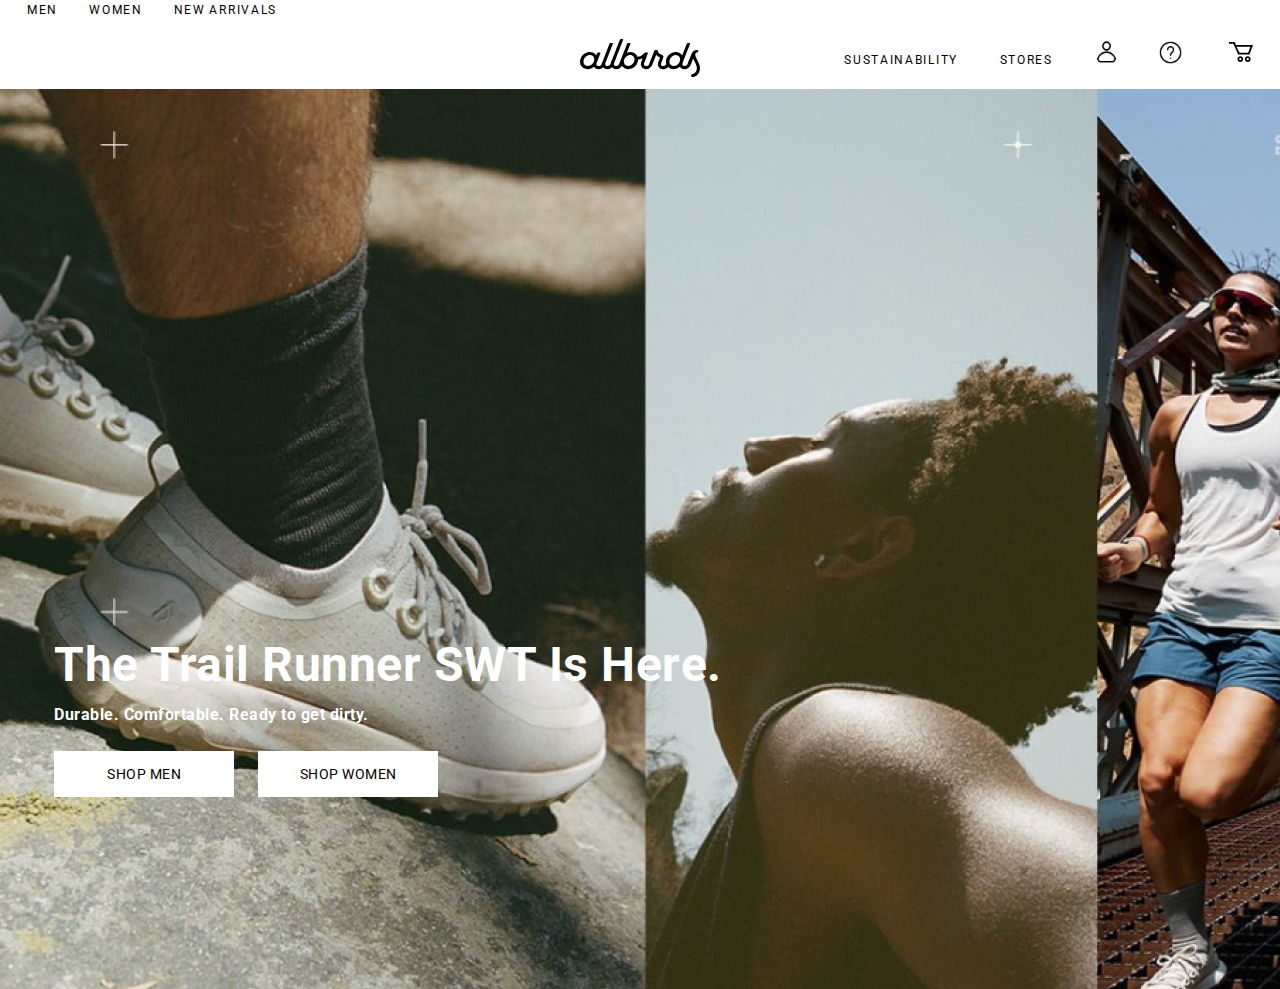
==== progect all birds/index.html @ 9d36d976 "Added new project folder - week 4" ====
<!DOCTYPE html>
<html lang="en">
  <head>
    <title>All-Birds</title>
    <link
      rel="shortcut icon"
      href="assets/images/run-icon.png"
      type="image/png"
    />
    <link rel="stylesheet" href="style.css" />
    <link
      href="https://fonts.googleapis.com/css2?family=Roboto:wght@400;700&display=swap"
      rel="stylesheet"
    />
    <link rel="stylesheet" href="normalize.css" />
  </head>

  <body>
    <header>
      <nav id="mainmenu">
        <a class="menu" href="formen.html">MEN</a>
        <a class="menu" href="forwomen.html">WOMEN</a>
        <a class="menu" href="newcollections.html">NEW&thinsp;ARRIVALS</a>

        <aside>
          <a class="menu" href="sustainability.html">SUSTAINABILITY</a>
          <a class="menu" href="about.html">STORES</a>
          <a class="menu" href="login.html"
            ><img
              src="assets/images/avatar.png"
              alt="Login or Create an account"
              style="width: 23px; height: 25px"
          /></a>
          <a class="menu" href="helpcenter.html"
            ><img
              src="assets/images/helpcenter.png"
              alt="Help Center"
              style="width: 23px; height: 23px"
          /></a>
          <a class="menu" href="carts.html"
            ><svg
              version="1.1"
              id="Capa_1"
              xmlns="http://www.w3.org/2000/svg"
              xmlns:xlink="http://www.w3.org/1999/xlink"
              x="0px"
              y="0px"
              width="34"
              height="24"
              viewBox="0 0 55 55"
              style="enable-background: new 0 0 55 55"
              xml:space="preserve"
            >
              <g id="cart_1_">
                <g>
                  <path
                    d="M47,33.501l8-22H16l-3.135-7.002H0v4.002h10l11,25H47z M49,15.501l-5,14H24l-7-14H49z M25.987,37.524
                c-3.59,0-6.5,2.905-6.5,6.489c0,3.584,2.91,6.489,6.5,6.489c3.59,0,6.5-2.905,6.5-6.489
                C32.487,40.429,29.577,37.524,25.987,37.524z M25.987,46.509c-1.379,0-2.5-1.12-2.5-2.496c0-1.376,1.121-2.496,2.5-2.496
                c1.378,0,2.5,1.12,2.5,2.496C28.487,45.389,27.365,46.509,25.987,46.509z M42.988,37.524c-3.59,0-6.5,2.905-6.5,6.489
                c0,3.584,2.91,6.489,6.5,6.489c3.59,0,6.5-2.905,6.5-6.489C49.488,40.429,46.578,37.524,42.988,37.524z M42.988,46.509
                c-1.379,0-2.5-1.12-2.5-2.496c0-1.376,1.122-2.496,2.5-2.496c1.378,0,2.5,1.12,2.5,2.496
                C45.488,45.389,44.366,46.509,42.988,46.509z"
                  />
                </g>
              </g>
              <g></g>
              <g></g>
              <g></g>
              <g></g>
              <g></g>
              <g></g>
              <g></g>
              <g></g>
              <g></g>
              <g></g>
              <g></g>
              <g></g>
              <g></g>
              <g></g>
              <g></g></svg
          ></a>
          <svg
            id="logo"
            viewBox="0 0 120 38"
            fill="none"
            xmlns="http://www.w3.org/2000/svg"
          >
            <path
              d="M120 28.8917C120 25.8614 118.514 23.0893 117.2 20.6443C116.077 18.5609 115.074 16.667 115.333 15.2551C115.524 14.2392 116.249 13.6538 117.373 13.585C117.407 13.585 117.442 13.5677 117.477 13.5677C117.528 13.5505 117.58 13.5161 117.632 13.4817C117.684 13.4472 117.719 13.3956 117.736 13.3439C117.736 13.3267 117.753 13.3267 117.753 13.3095L118.306 11.8804C118.358 11.7254 118.375 11.6221 118.324 11.5188C118.289 11.4499 118.237 11.3811 118.151 11.3122C118.047 11.2261 117.874 11.1572 117.649 11.0884C117.338 10.9851 116.941 10.9162 116.578 10.9162C114.953 10.9162 112.966 11.4499 111.237 15.7372C111.168 15.9094 107.832 24.5184 107.729 24.7938C107.314 25.8097 106.432 27.0322 104.566 27.0322C103.753 27.0322 103.097 26.7222 102.734 26.2057C102.665 26.1024 102.613 25.9991 102.561 25.8958C102.423 25.5514 102.371 25.1382 102.457 24.6905C102.492 24.5356 102.526 24.3634 102.578 24.1912C102.665 23.8985 102.786 23.5714 102.924 23.2442C104.203 19.99 108.748 8.40236 110.148 4.83824C110.321 4.39058 110.079 4.029 109.595 4.029H107.988C107.815 4.029 107.625 4.08065 107.469 4.16674C107.176 4.30449 106.934 4.56276 106.813 4.83824C106.19 6.40508 105.309 8.67785 104.376 11.0711C103.65 12.9135 102.907 14.8247 102.215 16.5637C102.008 16.2193 101.766 15.8922 101.507 15.5822C101.23 15.2723 100.936 14.9796 100.625 14.7213C99.277 13.6194 97.5659 13.0168 95.682 13.0168C93.366 13.0168 91.1364 13.9465 89.3908 15.4617C89.3217 15.5134 89.2698 15.5822 89.2007 15.6339C89.1488 15.6683 89.1143 15.72 89.0624 15.7544C87.9217 16.8219 87.0229 18.1477 86.4699 19.6112C86.4699 19.6285 86.4526 19.6457 86.4526 19.6801C86.3834 19.8695 86.3316 20.0589 86.2625 20.2655C86.1588 20.6271 86.0723 20.9887 86.0205 21.3675C85.9686 21.7118 85.9341 22.0562 85.9168 22.4005C85.8822 23.3992 86.0378 24.3806 86.3489 25.2759C86.1933 25.5342 85.9859 25.7753 85.7612 25.9991C85.1217 26.6017 84.2748 26.9977 83.3934 27.0666C83.307 27.0666 83.2378 27.0666 83.1514 27.0666C82.8057 27.0666 82.4773 26.9977 82.1835 26.8944C81.8206 26.7567 81.5095 26.5329 81.3021 26.2401C80.9045 25.672 80.9045 24.8455 81.2675 23.8985C81.3539 23.6575 81.907 22.1939 82.4082 20.8854C82.7884 19.8695 83.1341 18.9225 83.2033 18.7331C83.2378 18.6298 83.307 18.4749 83.3588 18.2855C83.4452 17.9239 83.4971 17.4246 83.2551 16.908C83.1514 16.7014 83.0304 16.5292 82.8922 16.3743C82.6156 16.0816 82.2527 15.9094 81.907 15.7716C81.7687 15.72 81.6304 15.6683 81.4922 15.6339C81.2502 15.565 80.991 15.4617 80.6971 15.3412C80.6798 15.3412 80.6799 15.324 80.6626 15.324C80.1786 15.1174 77.8453 14.0326 77.8453 11.9665C77.8453 11.9148 77.8453 11.8632 77.8453 11.8287C77.8453 11.8115 77.8453 11.7943 77.8453 11.7771C77.8453 11.7599 77.8453 11.7254 77.8453 11.7082C77.8108 11.3983 77.7071 11.2089 77.5688 11.1056C77.5515 11.1056 77.5515 11.0884 77.5342 11.0884C77.5342 11.0884 77.5342 11.0884 77.517 11.0884C77.4997 11.0711 77.4824 11.0711 77.4651 11.0539C77.4651 11.0539 77.4651 11.0539 77.4478 11.0539C77.4478 11.0539 77.4478 11.0539 77.4305 11.0539C77.4133 11.0539 77.4132 11.0367 77.396 11.0367C77.3095 11.0023 77.2231 10.985 77.1194 10.985H75.5293C75.201 10.985 74.838 11.1572 74.596 11.4155C74.4923 11.5188 74.4059 11.6565 74.3541 11.7943C74.0084 12.6724 73.5936 13.7227 73.1615 14.8419C71.6405 18.7331 69.8258 23.3992 69.3072 24.725C69.29 24.7766 69.2727 24.8283 69.2554 24.8799C68.8406 25.8958 67.9591 27.1183 66.0752 27.1183C65.2629 27.1183 64.5888 26.8083 64.2432 26.2918C64.0358 25.9819 63.932 25.5859 63.9493 25.121C63.9666 24.7594 64.053 24.3634 64.2086 23.9502C64.537 23.0893 65.2456 21.2986 65.9888 19.4046C66.6974 17.5967 67.4406 15.6683 67.9591 14.3598C68.132 13.9121 67.89 13.5505 67.4061 13.5505H65.7987H65.6431C65.5394 13.5505 65.4184 13.5677 65.2974 13.6022C65.2802 13.6022 65.2802 13.6022 65.2629 13.6022C64.8826 13.7055 64.5024 13.9638 64.2777 14.2392C63.4481 15.2379 62.3765 16.0471 61.2012 16.6325C60.026 17.2179 58.7643 17.5967 57.5544 17.7345C57.3816 17.2868 57.1569 16.8392 56.8803 16.4259C56.8631 16.4087 56.8631 16.3915 56.8458 16.3743C56.6729 16.116 56.5001 15.8749 56.2927 15.6339C54.8582 13.981 52.8014 13.0684 50.4681 13.0684C49.2237 13.0684 48.0139 13.3439 46.8731 13.826C47.4435 12.3625 48.0139 10.8817 48.5496 9.48709C49.2064 7.78251 49.8286 6.19846 50.3299 4.8899C50.4163 4.68328 50.399 4.5111 50.3299 4.35614C50.2434 4.18396 50.0533 4.08065 49.7941 4.08065H49.7768H48.1867H48.1694C47.9793 4.08065 47.7719 4.14952 47.5818 4.25283C47.3571 4.37336 47.167 4.54554 47.0633 4.75215C47.046 4.80381 47.0114 4.83824 46.9941 4.8899C44.9374 10.1069 41.6535 18.5609 40.098 22.6072C39.6659 23.7091 39.3721 24.5011 39.2511 24.7938C38.8363 25.8097 37.9548 27.0322 36.0882 27.0322C35.9153 27.0322 35.7598 27.015 35.6215 26.9977C35.0339 26.8944 34.5326 26.6362 34.2561 26.2057C34.2043 26.1196 34.1524 26.0335 34.1006 25.9302C33.945 25.5859 33.8932 25.1554 33.9796 24.6905C34.0141 24.4667 34.1351 24.1051 34.2734 23.7435C34.4635 23.227 34.6536 22.7277 34.6536 22.7277C34.6536 22.7277 35.345 20.9715 36.3301 18.4232C36.4338 18.1477 36.5548 17.855 36.6758 17.5451C36.6931 17.5107 36.7104 17.4762 36.7104 17.4418C38.2313 13.5505 40.2708 8.29905 41.7399 4.5111C42.3276 2.9787 42.8288 1.68736 43.1744 0.826461C43.3473 0.378795 43.1053 0.0172176 42.6214 0.0172176H41.014C40.5301 0.0172176 40.0116 0.378795 39.8387 0.826461C39.6486 1.30856 37.9548 5.68192 36.0536 10.5718C33.5993 16.8736 30.8167 24.0363 30.5229 24.8111C30.4537 24.966 30.3846 25.121 30.2982 25.2759C30.0389 25.7753 29.6414 26.2574 29.0883 26.6017C28.6389 26.8772 28.0513 27.0494 27.3427 27.0666C26.6859 27.0666 26.1328 26.8772 25.7526 26.5156C25.6662 26.4295 25.5797 26.3435 25.4933 26.2401C25.2341 25.8441 25.1304 25.3448 25.2341 24.7594V24.7422C25.3205 24.2429 25.9946 22.4866 25.9946 22.4522C26.4266 21.3503 26.9279 20.0417 27.4637 18.647C29.2439 14.0843 31.4216 8.43679 32.8216 4.87268C32.8561 4.76937 32.8734 4.66606 32.8734 4.56276C32.8561 4.42501 32.8043 4.28727 32.7006 4.20118C32.5969 4.11509 32.4586 4.06344 32.2685 4.06344H30.6611C30.4883 4.06344 30.2982 4.11509 30.1253 4.20118C29.8834 4.3217 29.676 4.5111 29.555 4.73493C29.5377 4.76937 29.5031 4.82102 29.4858 4.85546C29.071 5.90576 28.6217 7.07658 28.1377 8.31627C27.6192 9.65927 27.0661 11.0884 26.4958 12.5174C24.2835 18.1994 22.0885 23.8985 21.7255 24.8111C21.6045 25.1038 21.449 25.3965 21.2588 25.6892C20.7403 26.4295 19.9107 27.0494 18.5453 27.0494C18.0441 27.0494 17.5947 26.9289 17.2318 26.7222C17.0244 26.5845 16.8342 26.4295 16.7133 26.2229C16.6268 26.0852 16.5577 25.9474 16.5059 25.7925C16.4022 25.4826 16.3849 25.121 16.454 24.725C16.5404 24.2429 17.0244 22.986 17.1108 22.7966C17.1108 22.7793 17.1281 22.7621 17.1281 22.7621L20.4292 14.2909C20.6021 13.8432 20.3601 13.4817 19.8762 13.4817H18.2688C17.975 13.4817 17.6639 13.6194 17.4219 13.826C17.4046 13.826 17.4046 13.8432 17.4046 13.8432C17.2663 13.9638 17.1626 14.1187 17.1108 14.2737L16.7824 15.1346L16.2639 16.4776C16.1602 16.3226 16.0565 16.1677 15.9528 16.0127C15.8491 15.8577 15.7281 15.72 15.6071 15.5822C15.0886 14.9796 14.4664 14.4631 13.7923 14.0671C12.6343 13.3783 11.2689 13.0168 9.79982 13.0168C6.18755 13.0168 2.7654 15.2895 1.08889 18.4921C0.622234 19.3874 0.293846 20.3516 0.138293 21.3503C-0.224662 23.6919 0.380264 25.913 1.83209 27.5831C2.28146 28.0997 2.78268 28.5474 3.35304 28.9089C3.45674 28.9778 3.57773 29.0467 3.69871 29.1155C4.85672 29.787 6.20484 30.1486 7.65666 30.1486C9.98994 30.1486 12.2541 29.1844 14.017 27.652C14.0689 27.7553 14.138 27.8586 14.2071 27.9619C14.2417 28.0136 14.2936 28.0825 14.3281 28.1341C14.3281 28.1513 14.3454 28.1513 14.3454 28.1686C14.38 28.2202 14.4318 28.2719 14.4664 28.3235C14.501 28.358 14.5355 28.3924 14.5528 28.4268C14.5701 28.4613 14.6047 28.4785 14.6392 28.5129C14.6911 28.5646 14.7429 28.6162 14.7775 28.6679C14.7948 28.6851 14.8121 28.7023 14.8294 28.7195C14.8985 28.7712 14.9503 28.8401 15.0195 28.8917C15.0195 28.8917 15.0195 28.8917 15.0368 28.9089C15.6244 29.4082 16.3676 29.8043 17.2318 30.0109C17.2491 30.0109 17.2663 30.0281 17.2836 30.0281C17.37 30.0453 17.4565 30.0625 17.5429 30.0798C17.5774 30.0798 17.612 30.097 17.6639 30.097C17.733 30.1142 17.8021 30.1142 17.8885 30.1314C17.9577 30.1314 18.0095 30.1486 18.0787 30.1486C18.1305 30.1486 18.1824 30.1658 18.2515 30.1658C18.3725 30.1658 18.4935 30.1831 18.6317 30.1831C19.5305 30.1831 20.3774 30.0109 21.1551 29.6837C21.449 29.5632 21.7255 29.4255 21.9848 29.2533C22.0712 29.2016 22.1576 29.15 22.244 29.0811C22.5897 28.8401 22.9181 28.5818 23.2119 28.2719C23.3156 28.4096 23.4366 28.5301 23.5576 28.6507C24.3526 29.4599 25.4242 29.9592 26.6513 30.1142C26.6859 30.1142 26.7377 30.1314 26.7723 30.1314C26.8069 30.1314 26.8414 30.1314 26.876 30.1314C26.9452 30.1314 27.0143 30.1486 27.0834 30.1486C27.118 30.1486 27.1526 30.1486 27.1698 30.1486C27.239 30.1486 27.3254 30.1486 27.3945 30.1486C29.192 30.1486 30.7821 29.4771 31.9574 28.2719C32.4068 28.8228 32.9771 29.2705 33.6339 29.5976C34.3771 29.9592 35.224 30.1486 36.1227 30.1486C36.5894 30.1486 37.0388 30.097 37.4709 30.0109C39.3548 29.6321 40.9103 28.444 41.8609 26.6534C41.9127 26.7395 41.9646 26.8083 42.0164 26.8944C42.0856 26.9977 42.1547 27.101 42.2239 27.2044C42.3276 27.3421 42.4313 27.4626 42.535 27.6004C43.9695 29.2533 46.0262 30.1658 48.3595 30.1658C51.5397 30.1658 54.5816 28.3924 56.3964 25.8097C57.226 24.6217 57.7964 23.2787 58.0211 21.8496C58.0729 21.488 58.1075 21.1264 58.1248 20.7648C58.4359 20.7304 58.747 20.6788 59.0408 20.6099C60.3716 20.3516 61.616 19.9212 62.7222 19.3358C62.6876 19.4218 62.6531 19.5252 62.6185 19.6112C62.1 20.9715 61.6333 22.1423 61.3914 22.7793C60.6309 24.6905 60.7519 26.5501 61.737 27.9964C62.1 28.5301 62.5666 28.9778 63.1024 29.3222C63.9666 29.8731 65.0036 30.1831 66.1443 30.1831C68.8924 30.1831 71.1566 28.6162 72.2282 25.9647C72.3664 25.6203 72.643 24.8972 73.0059 23.9502C73.7664 22.0045 74.9071 19.0775 75.9441 16.4259C76.0306 16.1849 76.1343 15.9438 76.2207 15.72C77.1194 16.8392 78.3293 17.6828 79.5046 18.1821C79.5737 18.2166 79.6255 18.2338 79.6947 18.2682C79.833 18.3199 79.9712 18.3715 80.0922 18.4232C79.5046 20.0073 78.5713 22.5211 78.4503 22.7966C77.9836 23.9846 77.8453 25.1382 78.0527 26.1885C78.1737 26.8428 78.433 27.4626 78.7959 28.0136C79.0379 28.358 79.3144 28.6679 79.6256 28.9434C80.4897 29.6837 81.6132 30.1314 82.8576 30.2003C82.9786 30.2003 83.0823 30.2175 83.2033 30.2175C83.3934 30.2175 83.5835 30.2003 83.7736 30.1831C83.8082 30.1831 83.86 30.1831 83.8946 30.1658C83.9119 30.1658 83.9292 30.1658 83.9464 30.1658C84.7415 30.0798 85.502 29.8387 86.2106 29.4943C86.9365 29.1328 87.5933 28.6507 88.1464 28.0825C89.2352 29.15 90.6352 29.8387 92.208 30.097C92.6401 30.1658 93.0895 30.2003 93.5561 30.2003C94.1438 30.2003 94.7314 30.1314 95.3018 30.0281C96.8746 29.7182 98.361 28.9778 99.6054 27.9619C99.7264 27.8759 99.8301 27.7725 99.9338 27.6692C100.003 27.7898 100.072 27.9103 100.141 28.0136C100.746 28.8917 101.61 29.5288 102.63 29.8904C102.682 29.9076 102.734 29.9248 102.768 29.942C102.82 29.9592 102.889 29.9764 102.941 29.9937C103.01 30.0109 103.062 30.0281 103.131 30.0453C103.183 30.0625 103.235 30.0625 103.287 30.0798C103.356 30.097 103.408 30.1142 103.477 30.1142C103.529 30.1314 103.581 30.1314 103.632 30.1486C103.702 30.1658 103.753 30.1658 103.823 30.1658C103.892 30.1658 103.961 30.1831 104.03 30.1831C104.082 30.1831 104.134 30.2003 104.186 30.2003C104.307 30.2003 104.428 30.2175 104.566 30.2175C107.314 30.2175 109.578 28.6507 110.65 25.9991C110.701 25.8441 111.704 23.3475 112.516 21.2814C112.758 20.6615 112.983 20.0761 113.156 19.6112C113.242 19.8006 113.346 20.0073 113.432 20.1967C113.761 20.8509 114.106 21.5224 114.469 22.2111C114.763 22.7621 115.074 23.3303 115.351 23.8985C116.198 25.5859 116.906 27.3077 116.906 28.995C116.906 33.971 113.519 34.8491 112.482 35.0041C111.79 35.1074 111.272 35.6411 111.168 36.2954C111.151 36.4504 111.134 36.6054 111.168 36.7603C111.168 36.812 111.185 36.8636 111.203 36.8981C111.376 37.5868 111.998 38.0861 112.706 38.0861C112.741 38.0861 112.775 38.0861 112.827 38.0861C112.862 38.0861 112.896 38.0861 112.948 38.0861C113.761 37.9656 114.625 37.7073 115.437 37.3113C117.84 35.9683 120 33.3512 120 28.8917ZM100.089 21.333C99.7955 23.3648 98.4992 25.1554 96.8055 26.1713C96.7882 26.1885 96.7536 26.2057 96.7363 26.2057C96.7363 26.2057 96.719 26.2057 96.719 26.2229C95.8203 26.7395 94.8178 27.0322 93.7808 27.0322C93.2969 27.0322 92.8302 26.9633 92.3981 26.8256C91.6376 26.5845 90.9636 26.1541 90.4624 25.5514C89.9612 24.9488 89.65 24.2084 89.5291 23.382V23.3648C89.4599 22.8654 89.4599 22.3489 89.5463 21.8151C89.6673 21.0231 89.9266 20.2655 90.3241 19.5768C90.8426 18.647 91.5685 17.855 92.4154 17.2524C93.4352 16.5464 94.6277 16.116 95.8549 16.116C96.6845 16.116 97.4449 16.3054 98.0844 16.6842C98.4992 16.9252 98.8622 17.2352 99.1733 17.5967C99.3289 17.7861 99.4671 17.9755 99.5708 18.1821C99.9683 18.8709 100.158 19.6801 100.158 20.541C100.158 20.7993 100.141 21.0575 100.089 21.333ZM46.9423 26.8772C46.0954 26.6534 45.3695 26.2057 44.8337 25.5342C44.0213 24.5528 43.693 23.227 43.9004 21.7979V21.7807C43.9522 21.4191 44.0386 21.1092 44.125 20.8509C44.246 20.541 44.367 20.2139 44.5053 19.8867C44.5226 19.8351 44.5571 19.8006 44.5744 19.749C44.6263 19.6629 44.6608 19.5768 44.7127 19.4907C44.73 19.4563 44.7473 19.4391 44.7645 19.4046C45.1448 18.7676 45.6114 18.1994 46.1472 17.7173C47.2879 16.7186 48.7225 16.0988 50.2089 16.0988C50.8829 16.0988 51.5224 16.2365 52.0755 16.4776C52.6459 16.7358 53.1298 17.0974 53.5273 17.5795C54.3397 18.5609 54.668 19.8867 54.4606 21.333C53.994 24.4667 51.1595 27.0322 48.1348 27.0322C47.72 27.0322 47.3225 26.9805 46.9423 26.8772ZM7.82949 27.0322C6.46409 27.0322 5.28881 26.4984 4.49376 25.5514C4.40734 25.4481 4.33821 25.3448 4.26907 25.2415C3.6123 24.2945 3.37033 23.0893 3.56045 21.7979C4.0271 18.6643 6.8789 16.0988 9.92081 16.0988C11.2862 16.0988 12.4615 16.6325 13.2565 17.5795C14.0689 18.5609 14.4145 19.8867 14.1899 21.333C14.1553 21.5741 14.1034 21.8151 14.0343 22.0562C13.2738 24.8455 10.6294 27.0322 7.82949 27.0322Z"
              fill="black"
            />
          </svg>
        </aside>
      </nav>
    </header>
    <main>
      <div
        style="
          background-image: url('assets/images/Rectangle-new.jpg');
          width: 100vw;
          height: 100vh;
          color: white;
        "
      >
        <h2>The Trail Runner SWT Is Here.</h2>
        <h3>Durable. Comfortable. Ready to get dirty.</h3>
        <br />

        <a class="shopmen" href="mencollections.html">SHOP MEN</a>
        <a class="shopwomen" href="womencollections.html">SHOP WOMEN</a>
      </div>
    </main>
  </body>
</html>
---- progect all birds/style.css ----
#logo {
    position: absolute;
    margin-left: auto;
    margin-right: auto;
    left: 0;
    right: 0;
    text-align: center;
    height: 38px;
    width: 119.96px;
  }
  .menu {
    margin-top: 21px;
    margin-left: 27px;
    text-decoration: none;
    color: black;
    font-family: "Roboto", sans-serif;
    font-size: 12px;
    letter-spacing: 1.7px;
    word-spacing: 36px;
  }
  #mainmenu .menu:hover {
    text-decoration: underline;
    color: black;
  }
  aside {
    text-align: end;
    padding-right: 22px;
    padding-top: 21px;
    padding-bottom: 18px;
    font-size: 12px;
    line-height: 21px;
    letter-spacing: 1.7px;
    word-spacing: 10px;
  }
  h2,
  h3 {
    position: absolute;
    font-family: "Roboto", sans-serif;
  }
  h2 {
    padding-top: 504px;
    padding-left: 54px;
    font-size: 48px;
    letter-spacing: 0.5px;
    line-height: 63px;
  }
  h3 {
    padding-top: 578px;
    padding-left: 54px;
    font-size: 16px;
    letter-spacing: 0.5px;
    line-height: 63px;
  }
  .shopmen {
    position: absolute;
    font-family: "Roboto", sans-serif;
    text-decoration: none;
    color: black;
    background-color: #fff;
    width: 180px;
    text-align: center;
    padding-top: 15px;
    padding-bottom: 15px;
    margin-top: 643px;
    margin-left: 54px;
    font-size: 14px;
    letter-spacing: 0.5px;
  }
  .shopwomen {
    position: absolute;
    font-family: "Roboto", sans-serif;
    text-decoration: none;
    color: black;
    background-color: #fff;
    width: 180px;
    text-align: center;
    padding-top: 15px;
    padding-bottom: 15px;
    margin-top: 643px;
    margin-left: 258px;
    font-size: 14px;
    letter-spacing: 0.5px;
  }
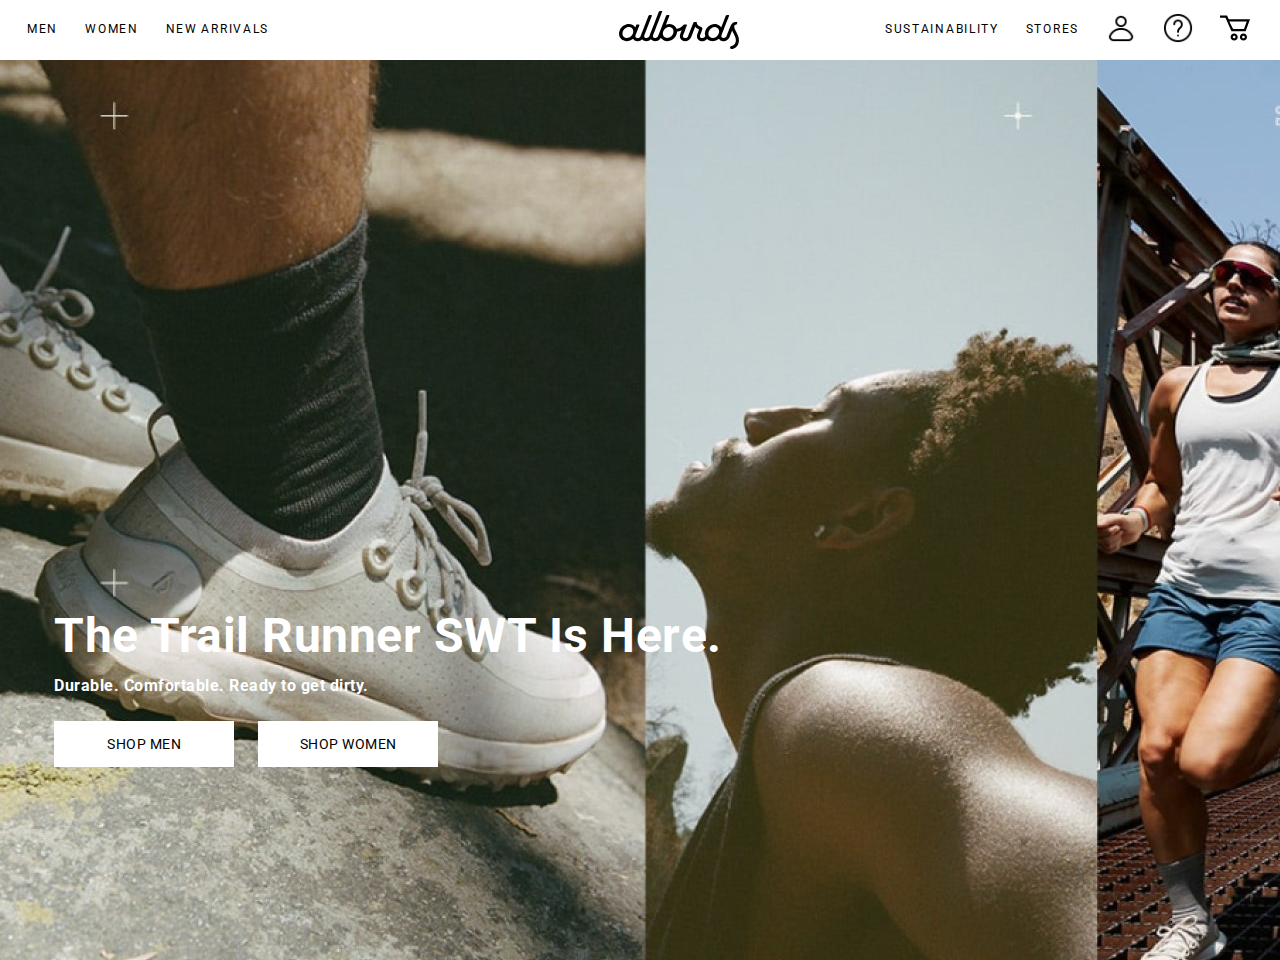
==== commit 2b743370: "Added changes styles of file index.html" ====
--- a/progect all birds/index.html
+++ b/progect all birds/index.html
@@ -17,81 +17,84 @@
 
   <body>
     <header>
-      <nav id="mainmenu">
-        <a class="menu" href="formen.html">MEN</a>
-        <a class="menu" href="forwomen.html">WOMEN</a>
-        <a class="menu" href="newcollections.html">NEW&thinsp;ARRIVALS</a>
-
-        <aside>
+      <nav class="mainmenu">
+        <div class="leftmenu">
+          <a class="menu_1" href="formen.html">MEN</a>
+          <a class="menu_1" href="forwomen.html">WOMEN</a>
+          <a class="menu_1" href="newcollections.html">NEW&thinsp;ARRIVALS</a>
+        </div>
+        <svg
+          id="logo"
+          viewBox="0 0 120 38"
+          fill="none"
+          xmlns="http://www.w3.org/2000/svg"
+        >
+          <path
+            d="M120 28.8917C120 25.8614 118.514 23.0893 117.2 20.6443C116.077 18.5609 115.074 16.667 115.333 15.2551C115.524 14.2392 116.249 13.6538 117.373 13.585C117.407 13.585 117.442 13.5677 117.477 13.5677C117.528 13.5505 117.58 13.5161 117.632 13.4817C117.684 13.4472 117.719 13.3956 117.736 13.3439C117.736 13.3267 117.753 13.3267 117.753 13.3095L118.306 11.8804C118.358 11.7254 118.375 11.6221 118.324 11.5188C118.289 11.4499 118.237 11.3811 118.151 11.3122C118.047 11.2261 117.874 11.1572 117.649 11.0884C117.338 10.9851 116.941 10.9162 116.578 10.9162C114.953 10.9162 112.966 11.4499 111.237 15.7372C111.168 15.9094 107.832 24.5184 107.729 24.7938C107.314 25.8097 106.432 27.0322 104.566 27.0322C103.753 27.0322 103.097 26.7222 102.734 26.2057C102.665 26.1024 102.613 25.9991 102.561 25.8958C102.423 25.5514 102.371 25.1382 102.457 24.6905C102.492 24.5356 102.526 24.3634 102.578 24.1912C102.665 23.8985 102.786 23.5714 102.924 23.2442C104.203 19.99 108.748 8.40236 110.148 4.83824C110.321 4.39058 110.079 4.029 109.595 4.029H107.988C107.815 4.029 107.625 4.08065 107.469 4.16674C107.176 4.30449 106.934 4.56276 106.813 4.83824C106.19 6.40508 105.309 8.67785 104.376 11.0711C103.65 12.9135 102.907 14.8247 102.215 16.5637C102.008 16.2193 101.766 15.8922 101.507 15.5822C101.23 15.2723 100.936 14.9796 100.625 14.7213C99.277 13.6194 97.5659 13.0168 95.682 13.0168C93.366 13.0168 91.1364 13.9465 89.3908 15.4617C89.3217 15.5134 89.2698 15.5822 89.2007 15.6339C89.1488 15.6683 89.1143 15.72 89.0624 15.7544C87.9217 16.8219 87.0229 18.1477 86.4699 19.6112C86.4699 19.6285 86.4526 19.6457 86.4526 19.6801C86.3834 19.8695 86.3316 20.0589 86.2625 20.2655C86.1588 20.6271 86.0723 20.9887 86.0205 21.3675C85.9686 21.7118 85.9341 22.0562 85.9168 22.4005C85.8822 23.3992 86.0378 24.3806 86.3489 25.2759C86.1933 25.5342 85.9859 25.7753 85.7612 25.9991C85.1217 26.6017 84.2748 26.9977 83.3934 27.0666C83.307 27.0666 83.2378 27.0666 83.1514 27.0666C82.8057 27.0666 82.4773 26.9977 82.1835 26.8944C81.8206 26.7567 81.5095 26.5329 81.3021 26.2401C80.9045 25.672 80.9045 24.8455 81.2675 23.8985C81.3539 23.6575 81.907 22.1939 82.4082 20.8854C82.7884 19.8695 83.1341 18.9225 83.2033 18.7331C83.2378 18.6298 83.307 18.4749 83.3588 18.2855C83.4452 17.9239 83.4971 17.4246 83.2551 16.908C83.1514 16.7014 83.0304 16.5292 82.8922 16.3743C82.6156 16.0816 82.2527 15.9094 81.907 15.7716C81.7687 15.72 81.6304 15.6683 81.4922 15.6339C81.2502 15.565 80.991 15.4617 80.6971 15.3412C80.6798 15.3412 80.6799 15.324 80.6626 15.324C80.1786 15.1174 77.8453 14.0326 77.8453 11.9665C77.8453 11.9148 77.8453 11.8632 77.8453 11.8287C77.8453 11.8115 77.8453 11.7943 77.8453 11.7771C77.8453 11.7599 77.8453 11.7254 77.8453 11.7082C77.8108 11.3983 77.7071 11.2089 77.5688 11.1056C77.5515 11.1056 77.5515 11.0884 77.5342 11.0884C77.5342 11.0884 77.5342 11.0884 77.517 11.0884C77.4997 11.0711 77.4824 11.0711 77.4651 11.0539C77.4651 11.0539 77.4651 11.0539 77.4478 11.0539C77.4478 11.0539 77.4478 11.0539 77.4305 11.0539C77.4133 11.0539 77.4132 11.0367 77.396 11.0367C77.3095 11.0023 77.2231 10.985 77.1194 10.985H75.5293C75.201 10.985 74.838 11.1572 74.596 11.4155C74.4923 11.5188 74.4059 11.6565 74.3541 11.7943C74.0084 12.6724 73.5936 13.7227 73.1615 14.8419C71.6405 18.7331 69.8258 23.3992 69.3072 24.725C69.29 24.7766 69.2727 24.8283 69.2554 24.8799C68.8406 25.8958 67.9591 27.1183 66.0752 27.1183C65.2629 27.1183 64.5888 26.8083 64.2432 26.2918C64.0358 25.9819 63.932 25.5859 63.9493 25.121C63.9666 24.7594 64.053 24.3634 64.2086 23.9502C64.537 23.0893 65.2456 21.2986 65.9888 19.4046C66.6974 17.5967 67.4406 15.6683 67.9591 14.3598C68.132 13.9121 67.89 13.5505 67.4061 13.5505H65.7987H65.6431C65.5394 13.5505 65.4184 13.5677 65.2974 13.6022C65.2802 13.6022 65.2802 13.6022 65.2629 13.6022C64.8826 13.7055 64.5024 13.9638 64.2777 14.2392C63.4481 15.2379 62.3765 16.0471 61.2012 16.6325C60.026 17.2179 58.7643 17.5967 57.5544 17.7345C57.3816 17.2868 57.1569 16.8392 56.8803 16.4259C56.8631 16.4087 56.8631 16.3915 56.8458 16.3743C56.6729 16.116 56.5001 15.8749 56.2927 15.6339C54.8582 13.981 52.8014 13.0684 50.4681 13.0684C49.2237 13.0684 48.0139 13.3439 46.8731 13.826C47.4435 12.3625 48.0139 10.8817 48.5496 9.48709C49.2064 7.78251 49.8286 6.19846 50.3299 4.8899C50.4163 4.68328 50.399 4.5111 50.3299 4.35614C50.2434 4.18396 50.0533 4.08065 49.7941 4.08065H49.7768H48.1867H48.1694C47.9793 4.08065 47.7719 4.14952 47.5818 4.25283C47.3571 4.37336 47.167 4.54554 47.0633 4.75215C47.046 4.80381 47.0114 4.83824 46.9941 4.8899C44.9374 10.1069 41.6535 18.5609 40.098 22.6072C39.6659 23.7091 39.3721 24.5011 39.2511 24.7938C38.8363 25.8097 37.9548 27.0322 36.0882 27.0322C35.9153 27.0322 35.7598 27.015 35.6215 26.9977C35.0339 26.8944 34.5326 26.6362 34.2561 26.2057C34.2043 26.1196 34.1524 26.0335 34.1006 25.9302C33.945 25.5859 33.8932 25.1554 33.9796 24.6905C34.0141 24.4667 34.1351 24.1051 34.2734 23.7435C34.4635 23.227 34.6536 22.7277 34.6536 22.7277C34.6536 22.7277 35.345 20.9715 36.3301 18.4232C36.4338 18.1477 36.5548 17.855 36.6758 17.5451C36.6931 17.5107 36.7104 17.4762 36.7104 17.4418C38.2313 13.5505 40.2708 8.29905 41.7399 4.5111C42.3276 2.9787 42.8288 1.68736 43.1744 0.826461C43.3473 0.378795 43.1053 0.0172176 42.6214 0.0172176H41.014C40.5301 0.0172176 40.0116 0.378795 39.8387 0.826461C39.6486 1.30856 37.9548 5.68192 36.0536 10.5718C33.5993 16.8736 30.8167 24.0363 30.5229 24.8111C30.4537 24.966 30.3846 25.121 30.2982 25.2759C30.0389 25.7753 29.6414 26.2574 29.0883 26.6017C28.6389 26.8772 28.0513 27.0494 27.3427 27.0666C26.6859 27.0666 26.1328 26.8772 25.7526 26.5156C25.6662 26.4295 25.5797 26.3435 25.4933 26.2401C25.2341 25.8441 25.1304 25.3448 25.2341 24.7594V24.7422C25.3205 24.2429 25.9946 22.4866 25.9946 22.4522C26.4266 21.3503 26.9279 20.0417 27.4637 18.647C29.2439 14.0843 31.4216 8.43679 32.8216 4.87268C32.8561 4.76937 32.8734 4.66606 32.8734 4.56276C32.8561 4.42501 32.8043 4.28727 32.7006 4.20118C32.5969 4.11509 32.4586 4.06344 32.2685 4.06344H30.6611C30.4883 4.06344 30.2982 4.11509 30.1253 4.20118C29.8834 4.3217 29.676 4.5111 29.555 4.73493C29.5377 4.76937 29.5031 4.82102 29.4858 4.85546C29.071 5.90576 28.6217 7.07658 28.1377 8.31627C27.6192 9.65927 27.0661 11.0884 26.4958 12.5174C24.2835 18.1994 22.0885 23.8985 21.7255 24.8111C21.6045 25.1038 21.449 25.3965 21.2588 25.6892C20.7403 26.4295 19.9107 27.0494 18.5453 27.0494C18.0441 27.0494 17.5947 26.9289 17.2318 26.7222C17.0244 26.5845 16.8342 26.4295 16.7133 26.2229C16.6268 26.0852 16.5577 25.9474 16.5059 25.7925C16.4022 25.4826 16.3849 25.121 16.454 24.725C16.5404 24.2429 17.0244 22.986 17.1108 22.7966C17.1108 22.7793 17.1281 22.7621 17.1281 22.7621L20.4292 14.2909C20.6021 13.8432 20.3601 13.4817 19.8762 13.4817H18.2688C17.975 13.4817 17.6639 13.6194 17.4219 13.826C17.4046 13.826 17.4046 13.8432 17.4046 13.8432C17.2663 13.9638 17.1626 14.1187 17.1108 14.2737L16.7824 15.1346L16.2639 16.4776C16.1602 16.3226 16.0565 16.1677 15.9528 16.0127C15.8491 15.8577 15.7281 15.72 15.6071 15.5822C15.0886 14.9796 14.4664 14.4631 13.7923 14.0671C12.6343 13.3783 11.2689 13.0168 9.79982 13.0168C6.18755 13.0168 2.7654 15.2895 1.08889 18.4921C0.622234 19.3874 0.293846 20.3516 0.138293 21.3503C-0.224662 23.6919 0.380264 25.913 1.83209 27.5831C2.28146 28.0997 2.78268 28.5474 3.35304 28.9089C3.45674 28.9778 3.57773 29.0467 3.69871 29.1155C4.85672 29.787 6.20484 30.1486 7.65666 30.1486C9.98994 30.1486 12.2541 29.1844 14.017 27.652C14.0689 27.7553 14.138 27.8586 14.2071 27.9619C14.2417 28.0136 14.2936 28.0825 14.3281 28.1341C14.3281 28.1513 14.3454 28.1513 14.3454 28.1686C14.38 28.2202 14.4318 28.2719 14.4664 28.3235C14.501 28.358 14.5355 28.3924 14.5528 28.4268C14.5701 28.4613 14.6047 28.4785 14.6392 28.5129C14.6911 28.5646 14.7429 28.6162 14.7775 28.6679C14.7948 28.6851 14.8121 28.7023 14.8294 28.7195C14.8985 28.7712 14.9503 28.8401 15.0195 28.8917C15.0195 28.8917 15.0195 28.8917 15.0368 28.9089C15.6244 29.4082 16.3676 29.8043 17.2318 30.0109C17.2491 30.0109 17.2663 30.0281 17.2836 30.0281C17.37 30.0453 17.4565 30.0625 17.5429 30.0798C17.5774 30.0798 17.612 30.097 17.6639 30.097C17.733 30.1142 17.8021 30.1142 17.8885 30.1314C17.9577 30.1314 18.0095 30.1486 18.0787 30.1486C18.1305 30.1486 18.1824 30.1658 18.2515 30.1658C18.3725 30.1658 18.4935 30.1831 18.6317 30.1831C19.5305 30.1831 20.3774 30.0109 21.1551 29.6837C21.449 29.5632 21.7255 29.4255 21.9848 29.2533C22.0712 29.2016 22.1576 29.15 22.244 29.0811C22.5897 28.8401 22.9181 28.5818 23.2119 28.2719C23.3156 28.4096 23.4366 28.5301 23.5576 28.6507C24.3526 29.4599 25.4242 29.9592 26.6513 30.1142C26.6859 30.1142 26.7377 30.1314 26.7723 30.1314C26.8069 30.1314 26.8414 30.1314 26.876 30.1314C26.9452 30.1314 27.0143 30.1486 27.0834 30.1486C27.118 30.1486 27.1526 30.1486 27.1698 30.1486C27.239 30.1486 27.3254 30.1486 27.3945 30.1486C29.192 30.1486 30.7821 29.4771 31.9574 28.2719C32.4068 28.8228 32.9771 29.2705 33.6339 29.5976C34.3771 29.9592 35.224 30.1486 36.1227 30.1486C36.5894 30.1486 37.0388 30.097 37.4709 30.0109C39.3548 29.6321 40.9103 28.444 41.8609 26.6534C41.9127 26.7395 41.9646 26.8083 42.0164 26.8944C42.0856 26.9977 42.1547 27.101 42.2239 27.2044C42.3276 27.3421 42.4313 27.4626 42.535 27.6004C43.9695 29.2533 46.0262 30.1658 48.3595 30.1658C51.5397 30.1658 54.5816 28.3924 56.3964 25.8097C57.226 24.6217 57.7964 23.2787 58.0211 21.8496C58.0729 21.488 58.1075 21.1264 58.1248 20.7648C58.4359 20.7304 58.747 20.6788 59.0408 20.6099C60.3716 20.3516 61.616 19.9212 62.7222 19.3358C62.6876 19.4218 62.6531 19.5252 62.6185 19.6112C62.1 20.9715 61.6333 22.1423 61.3914 22.7793C60.6309 24.6905 60.7519 26.5501 61.737 27.9964C62.1 28.5301 62.5666 28.9778 63.1024 29.3222C63.9666 29.8731 65.0036 30.1831 66.1443 30.1831C68.8924 30.1831 71.1566 28.6162 72.2282 25.9647C72.3664 25.6203 72.643 24.8972 73.0059 23.9502C73.7664 22.0045 74.9071 19.0775 75.9441 16.4259C76.0306 16.1849 76.1343 15.9438 76.2207 15.72C77.1194 16.8392 78.3293 17.6828 79.5046 18.1821C79.5737 18.2166 79.6255 18.2338 79.6947 18.2682C79.833 18.3199 79.9712 18.3715 80.0922 18.4232C79.5046 20.0073 78.5713 22.5211 78.4503 22.7966C77.9836 23.9846 77.8453 25.1382 78.0527 26.1885C78.1737 26.8428 78.433 27.4626 78.7959 28.0136C79.0379 28.358 79.3144 28.6679 79.6256 28.9434C80.4897 29.6837 81.6132 30.1314 82.8576 30.2003C82.9786 30.2003 83.0823 30.2175 83.2033 30.2175C83.3934 30.2175 83.5835 30.2003 83.7736 30.1831C83.8082 30.1831 83.86 30.1831 83.8946 30.1658C83.9119 30.1658 83.9292 30.1658 83.9464 30.1658C84.7415 30.0798 85.502 29.8387 86.2106 29.4943C86.9365 29.1328 87.5933 28.6507 88.1464 28.0825C89.2352 29.15 90.6352 29.8387 92.208 30.097C92.6401 30.1658 93.0895 30.2003 93.5561 30.2003C94.1438 30.2003 94.7314 30.1314 95.3018 30.0281C96.8746 29.7182 98.361 28.9778 99.6054 27.9619C99.7264 27.8759 99.8301 27.7725 99.9338 27.6692C100.003 27.7898 100.072 27.9103 100.141 28.0136C100.746 28.8917 101.61 29.5288 102.63 29.8904C102.682 29.9076 102.734 29.9248 102.768 29.942C102.82 29.9592 102.889 29.9764 102.941 29.9937C103.01 30.0109 103.062 30.0281 103.131 30.0453C103.183 30.0625 103.235 30.0625 103.287 30.0798C103.356 30.097 103.408 30.1142 103.477 30.1142C103.529 30.1314 103.581 30.1314 103.632 30.1486C103.702 30.1658 103.753 30.1658 103.823 30.1658C103.892 30.1658 103.961 30.1831 104.03 30.1831C104.082 30.1831 104.134 30.2003 104.186 30.2003C104.307 30.2003 104.428 30.2175 104.566 30.2175C107.314 30.2175 109.578 28.6507 110.65 25.9991C110.701 25.8441 111.704 23.3475 112.516 21.2814C112.758 20.6615 112.983 20.0761 113.156 19.6112C113.242 19.8006 113.346 20.0073 113.432 20.1967C113.761 20.8509 114.106 21.5224 114.469 22.2111C114.763 22.7621 115.074 23.3303 115.351 23.8985C116.198 25.5859 116.906 27.3077 116.906 28.995C116.906 33.971 113.519 34.8491 112.482 35.0041C111.79 35.1074 111.272 35.6411 111.168 36.2954C111.151 36.4504 111.134 36.6054 111.168 36.7603C111.168 36.812 111.185 36.8636 111.203 36.8981C111.376 37.5868 111.998 38.0861 112.706 38.0861C112.741 38.0861 112.775 38.0861 112.827 38.0861C112.862 38.0861 112.896 38.0861 112.948 38.0861C113.761 37.9656 114.625 37.7073 115.437 37.3113C117.84 35.9683 120 33.3512 120 28.8917ZM100.089 21.333C99.7955 23.3648 98.4992 25.1554 96.8055 26.1713C96.7882 26.1885 96.7536 26.2057 96.7363 26.2057C96.7363 26.2057 96.719 26.2057 96.719 26.2229C95.8203 26.7395 94.8178 27.0322 93.7808 27.0322C93.2969 27.0322 92.8302 26.9633 92.3981 26.8256C91.6376 26.5845 90.9636 26.1541 90.4624 25.5514C89.9612 24.9488 89.65 24.2084 89.5291 23.382V23.3648C89.4599 22.8654 89.4599 22.3489 89.5463 21.8151C89.6673 21.0231 89.9266 20.2655 90.3241 19.5768C90.8426 18.647 91.5685 17.855 92.4154 17.2524C93.4352 16.5464 94.6277 16.116 95.8549 16.116C96.6845 16.116 97.4449 16.3054 98.0844 16.6842C98.4992 16.9252 98.8622 17.2352 99.1733 17.5967C99.3289 17.7861 99.4671 17.9755 99.5708 18.1821C99.9683 18.8709 100.158 19.6801 100.158 20.541C100.158 20.7993 100.141 21.0575 100.089 21.333ZM46.9423 26.8772C46.0954 26.6534 45.3695 26.2057 44.8337 25.5342C44.0213 24.5528 43.693 23.227 43.9004 21.7979V21.7807C43.9522 21.4191 44.0386 21.1092 44.125 20.8509C44.246 20.541 44.367 20.2139 44.5053 19.8867C44.5226 19.8351 44.5571 19.8006 44.5744 19.749C44.6263 19.6629 44.6608 19.5768 44.7127 19.4907C44.73 19.4563 44.7473 19.4391 44.7645 19.4046C45.1448 18.7676 45.6114 18.1994 46.1472 17.7173C47.2879 16.7186 48.7225 16.0988 50.2089 16.0988C50.8829 16.0988 51.5224 16.2365 52.0755 16.4776C52.6459 16.7358 53.1298 17.0974 53.5273 17.5795C54.3397 18.5609 54.668 19.8867 54.4606 21.333C53.994 24.4667 51.1595 27.0322 48.1348 27.0322C47.72 27.0322 47.3225 26.9805 46.9423 26.8772ZM7.82949 27.0322C6.46409 27.0322 5.28881 26.4984 4.49376 25.5514C4.40734 25.4481 4.33821 25.3448 4.26907 25.2415C3.6123 24.2945 3.37033 23.0893 3.56045 21.7979C4.0271 18.6643 6.8789 16.0988 9.92081 16.0988C11.2862 16.0988 12.4615 16.6325 13.2565 17.5795C14.0689 18.5609 14.4145 19.8867 14.1899 21.333C14.1553 21.5741 14.1034 21.8151 14.0343 22.0562C13.2738 24.8455 10.6294 27.0322 7.82949 27.0322Z"
+            fill="black"
+          />
+        </svg>
+        <div class="rightmenu">
           <a class="menu" href="sustainability.html">SUSTAINABILITY</a>
           <a class="menu" href="about.html">STORES</a>
-          <a class="menu" href="login.html"
-            ><img
-              src="assets/images/avatar.png"
-              alt="Login or Create an account"
-              style="width: 23px; height: 25px"
-          /></a>
-          <a class="menu" href="helpcenter.html"
-            ><img
-              src="assets/images/helpcenter.png"
-              alt="Help Center"
-              style="width: 23px; height: 23px"
-          /></a>
-          <a class="menu" href="carts.html"
-            ><svg
-              version="1.1"
-              id="Capa_1"
-              xmlns="http://www.w3.org/2000/svg"
-              xmlns:xlink="http://www.w3.org/1999/xlink"
-              x="0px"
-              y="0px"
-              width="34"
-              height="24"
-              viewBox="0 0 55 55"
-              style="enable-background: new 0 0 55 55"
-              xml:space="preserve"
-            >
-              <g id="cart_1_">
-                <g>
-                  <path
-                    d="M47,33.501l8-22H16l-3.135-7.002H0v4.002h10l11,25H47z M49,15.501l-5,14H24l-7-14H49z M25.987,37.524
+          <div class="icons">
+            <a class="menu" href="login.html"
+              ><img
+                src="assets/images/avatar.png"
+                alt="Login or Create an account"
+                style="width: 30px; height: 30px"
+            /></a>
+            <a class="menu" href="helpcenter.html"
+              ><img
+                src="assets/images/helpcenter.png"
+                alt="Help Center"
+                style="width: 30px; height: 30px"
+            /></a>
+            <a class="menu" href="carts.html"
+              ><svg
+                version="1.1"
+                id="Capa_1"
+                xmlns="http://www.w3.org/2000/svg"
+                xmlns:xlink="http://www.w3.org/1999/xlink"
+                x="0px"
+                y="0px"
+                width="30px"
+                height="30px"
+                viewBox="0 0 55 55"
+                style="enable-background: new 0 0 55 55"
+                xml:space="preserve"
+              >
+                <g id="cart_1_">
+                  <g>
+                    <path
+                      d="M47,33.501l8-22H16l-3.135-7.002H0v4.002h10l11,25H47z M49,15.501l-5,14H24l-7-14H49z M25.987,37.524
                 c-3.59,0-6.5,2.905-6.5,6.489c0,3.584,2.91,6.489,6.5,6.489c3.59,0,6.5-2.905,6.5-6.489
                 C32.487,40.429,29.577,37.524,25.987,37.524z M25.987,46.509c-1.379,0-2.5-1.12-2.5-2.496c0-1.376,1.121-2.496,2.5-2.496
                 c1.378,0,2.5,1.12,2.5,2.496C28.487,45.389,27.365,46.509,25.987,46.509z M42.988,37.524c-3.59,0-6.5,2.905-6.5,6.489
                 c0,3.584,2.91,6.489,6.5,6.489c3.59,0,6.5-2.905,6.5-6.489C49.488,40.429,46.578,37.524,42.988,37.524z M42.988,46.509
                 c-1.379,0-2.5-1.12-2.5-2.496c0-1.376,1.122-2.496,2.5-2.496c1.378,0,2.5,1.12,2.5,2.496
                 C45.488,45.389,44.366,46.509,42.988,46.509z"
-                  />
+                    />
+                  </g>
                 </g>
-              </g>
-              <g></g>
-              <g></g>
-              <g></g>
-              <g></g>
-              <g></g>
-              <g></g>
-              <g></g>
-              <g></g>
-              <g></g>
-              <g></g>
-              <g></g>
-              <g></g>
-              <g></g>
-              <g></g>
-              <g></g></svg
-          ></a>
-          <svg
-            id="logo"
-            viewBox="0 0 120 38"
-            fill="none"
-            xmlns="http://www.w3.org/2000/svg"
-          >
-            <path
-              d="M120 28.8917C120 25.8614 118.514 23.0893 117.2 20.6443C116.077 18.5609 115.074 16.667 115.333 15.2551C115.524 14.2392 116.249 13.6538 117.373 13.585C117.407 13.585 117.442 13.5677 117.477 13.5677C117.528 13.5505 117.58 13.5161 117.632 13.4817C117.684 13.4472 117.719 13.3956 117.736 13.3439C117.736 13.3267 117.753 13.3267 117.753 13.3095L118.306 11.8804C118.358 11.7254 118.375 11.6221 118.324 11.5188C118.289 11.4499 118.237 11.3811 118.151 11.3122C118.047 11.2261 117.874 11.1572 117.649 11.0884C117.338 10.9851 116.941 10.9162 116.578 10.9162C114.953 10.9162 112.966 11.4499 111.237 15.7372C111.168 15.9094 107.832 24.5184 107.729 24.7938C107.314 25.8097 106.432 27.0322 104.566 27.0322C103.753 27.0322 103.097 26.7222 102.734 26.2057C102.665 26.1024 102.613 25.9991 102.561 25.8958C102.423 25.5514 102.371 25.1382 102.457 24.6905C102.492 24.5356 102.526 24.3634 102.578 24.1912C102.665 23.8985 102.786 23.5714 102.924 23.2442C104.203 19.99 108.748 8.40236 110.148 4.83824C110.321 4.39058 110.079 4.029 109.595 4.029H107.988C107.815 4.029 107.625 4.08065 107.469 4.16674C107.176 4.30449 106.934 4.56276 106.813 4.83824C106.19 6.40508 105.309 8.67785 104.376 11.0711C103.65 12.9135 102.907 14.8247 102.215 16.5637C102.008 16.2193 101.766 15.8922 101.507 15.5822C101.23 15.2723 100.936 14.9796 100.625 14.7213C99.277 13.6194 97.5659 13.0168 95.682 13.0168C93.366 13.0168 91.1364 13.9465 89.3908 15.4617C89.3217 15.5134 89.2698 15.5822 89.2007 15.6339C89.1488 15.6683 89.1143 15.72 89.0624 15.7544C87.9217 16.8219 87.0229 18.1477 86.4699 19.6112C86.4699 19.6285 86.4526 19.6457 86.4526 19.6801C86.3834 19.8695 86.3316 20.0589 86.2625 20.2655C86.1588 20.6271 86.0723 20.9887 86.0205 21.3675C85.9686 21.7118 85.9341 22.0562 85.9168 22.4005C85.8822 23.3992 86.0378 24.3806 86.3489 25.2759C86.1933 25.5342 85.9859 25.7753 85.7612 25.9991C85.1217 26.6017 84.2748 26.9977 83.3934 27.0666C83.307 27.0666 83.2378 27.0666 83.1514 27.0666C82.8057 27.0666 82.4773 26.9977 82.1835 26.8944C81.8206 26.7567 81.5095 26.5329 81.3021 26.2401C80.9045 25.672 80.9045 24.8455 81.2675 23.8985C81.3539 23.6575 81.907 22.1939 82.4082 20.8854C82.7884 19.8695 83.1341 18.9225 83.2033 18.7331C83.2378 18.6298 83.307 18.4749 83.3588 18.2855C83.4452 17.9239 83.4971 17.4246 83.2551 16.908C83.1514 16.7014 83.0304 16.5292 82.8922 16.3743C82.6156 16.0816 82.2527 15.9094 81.907 15.7716C81.7687 15.72 81.6304 15.6683 81.4922 15.6339C81.2502 15.565 80.991 15.4617 80.6971 15.3412C80.6798 15.3412 80.6799 15.324 80.6626 15.324C80.1786 15.1174 77.8453 14.0326 77.8453 11.9665C77.8453 11.9148 77.8453 11.8632 77.8453 11.8287C77.8453 11.8115 77.8453 11.7943 77.8453 11.7771C77.8453 11.7599 77.8453 11.7254 77.8453 11.7082C77.8108 11.3983 77.7071 11.2089 77.5688 11.1056C77.5515 11.1056 77.5515 11.0884 77.5342 11.0884C77.5342 11.0884 77.5342 11.0884 77.517 11.0884C77.4997 11.0711 77.4824 11.0711 77.4651 11.0539C77.4651 11.0539 77.4651 11.0539 77.4478 11.0539C77.4478 11.0539 77.4478 11.0539 77.4305 11.0539C77.4133 11.0539 77.4132 11.0367 77.396 11.0367C77.3095 11.0023 77.2231 10.985 77.1194 10.985H75.5293C75.201 10.985 74.838 11.1572 74.596 11.4155C74.4923 11.5188 74.4059 11.6565 74.3541 11.7943C74.0084 12.6724 73.5936 13.7227 73.1615 14.8419C71.6405 18.7331 69.8258 23.3992 69.3072 24.725C69.29 24.7766 69.2727 24.8283 69.2554 24.8799C68.8406 25.8958 67.9591 27.1183 66.0752 27.1183C65.2629 27.1183 64.5888 26.8083 64.2432 26.2918C64.0358 25.9819 63.932 25.5859 63.9493 25.121C63.9666 24.7594 64.053 24.3634 64.2086 23.9502C64.537 23.0893 65.2456 21.2986 65.9888 19.4046C66.6974 17.5967 67.4406 15.6683 67.9591 14.3598C68.132 13.9121 67.89 13.5505 67.4061 13.5505H65.7987H65.6431C65.5394 13.5505 65.4184 13.5677 65.2974 13.6022C65.2802 13.6022 65.2802 13.6022 65.2629 13.6022C64.8826 13.7055 64.5024 13.9638 64.2777 14.2392C63.4481 15.2379 62.3765 16.0471 61.2012 16.6325C60.026 17.2179 58.7643 17.5967 57.5544 17.7345C57.3816 17.2868 57.1569 16.8392 56.8803 16.4259C56.8631 16.4087 56.8631 16.3915 56.8458 16.3743C56.6729 16.116 56.5001 15.8749 56.2927 15.6339C54.8582 13.981 52.8014 13.0684 50.4681 13.0684C49.2237 13.0684 48.0139 13.3439 46.8731 13.826C47.4435 12.3625 48.0139 10.8817 48.5496 9.48709C49.2064 7.78251 49.8286 6.19846 50.3299 4.8899C50.4163 4.68328 50.399 4.5111 50.3299 4.35614C50.2434 4.18396 50.0533 4.08065 49.7941 4.08065H49.7768H48.1867H48.1694C47.9793 4.08065 47.7719 4.14952 47.5818 4.25283C47.3571 4.37336 47.167 4.54554 47.0633 4.75215C47.046 4.80381 47.0114 4.83824 46.9941 4.8899C44.9374 10.1069 41.6535 18.5609 40.098 22.6072C39.6659 23.7091 39.3721 24.5011 39.2511 24.7938C38.8363 25.8097 37.9548 27.0322 36.0882 27.0322C35.9153 27.0322 35.7598 27.015 35.6215 26.9977C35.0339 26.8944 34.5326 26.6362 34.2561 26.2057C34.2043 26.1196 34.1524 26.0335 34.1006 25.9302C33.945 25.5859 33.8932 25.1554 33.9796 24.6905C34.0141 24.4667 34.1351 24.1051 34.2734 23.7435C34.4635 23.227 34.6536 22.7277 34.6536 22.7277C34.6536 22.7277 35.345 20.9715 36.3301 18.4232C36.4338 18.1477 36.5548 17.855 36.6758 17.5451C36.6931 17.5107 36.7104 17.4762 36.7104 17.4418C38.2313 13.5505 40.2708 8.29905 41.7399 4.5111C42.3276 2.9787 42.8288 1.68736 43.1744 0.826461C43.3473 0.378795 43.1053 0.0172176 42.6214 0.0172176H41.014C40.5301 0.0172176 40.0116 0.378795 39.8387 0.826461C39.6486 1.30856 37.9548 5.68192 36.0536 10.5718C33.5993 16.8736 30.8167 24.0363 30.5229 24.8111C30.4537 24.966 30.3846 25.121 30.2982 25.2759C30.0389 25.7753 29.6414 26.2574 29.0883 26.6017C28.6389 26.8772 28.0513 27.0494 27.3427 27.0666C26.6859 27.0666 26.1328 26.8772 25.7526 26.5156C25.6662 26.4295 25.5797 26.3435 25.4933 26.2401C25.2341 25.8441 25.1304 25.3448 25.2341 24.7594V24.7422C25.3205 24.2429 25.9946 22.4866 25.9946 22.4522C26.4266 21.3503 26.9279 20.0417 27.4637 18.647C29.2439 14.0843 31.4216 8.43679 32.8216 4.87268C32.8561 4.76937 32.8734 4.66606 32.8734 4.56276C32.8561 4.42501 32.8043 4.28727 32.7006 4.20118C32.5969 4.11509 32.4586 4.06344 32.2685 4.06344H30.6611C30.4883 4.06344 30.2982 4.11509 30.1253 4.20118C29.8834 4.3217 29.676 4.5111 29.555 4.73493C29.5377 4.76937 29.5031 4.82102 29.4858 4.85546C29.071 5.90576 28.6217 7.07658 28.1377 8.31627C27.6192 9.65927 27.0661 11.0884 26.4958 12.5174C24.2835 18.1994 22.0885 23.8985 21.7255 24.8111C21.6045 25.1038 21.449 25.3965 21.2588 25.6892C20.7403 26.4295 19.9107 27.0494 18.5453 27.0494C18.0441 27.0494 17.5947 26.9289 17.2318 26.7222C17.0244 26.5845 16.8342 26.4295 16.7133 26.2229C16.6268 26.0852 16.5577 25.9474 16.5059 25.7925C16.4022 25.4826 16.3849 25.121 16.454 24.725C16.5404 24.2429 17.0244 22.986 17.1108 22.7966C17.1108 22.7793 17.1281 22.7621 17.1281 22.7621L20.4292 14.2909C20.6021 13.8432 20.3601 13.4817 19.8762 13.4817H18.2688C17.975 13.4817 17.6639 13.6194 17.4219 13.826C17.4046 13.826 17.4046 13.8432 17.4046 13.8432C17.2663 13.9638 17.1626 14.1187 17.1108 14.2737L16.7824 15.1346L16.2639 16.4776C16.1602 16.3226 16.0565 16.1677 15.9528 16.0127C15.8491 15.8577 15.7281 15.72 15.6071 15.5822C15.0886 14.9796 14.4664 14.4631 13.7923 14.0671C12.6343 13.3783 11.2689 13.0168 9.79982 13.0168C6.18755 13.0168 2.7654 15.2895 1.08889 18.4921C0.622234 19.3874 0.293846 20.3516 0.138293 21.3503C-0.224662 23.6919 0.380264 25.913 1.83209 27.5831C2.28146 28.0997 2.78268 28.5474 3.35304 28.9089C3.45674 28.9778 3.57773 29.0467 3.69871 29.1155C4.85672 29.787 6.20484 30.1486 7.65666 30.1486C9.98994 30.1486 12.2541 29.1844 14.017 27.652C14.0689 27.7553 14.138 27.8586 14.2071 27.9619C14.2417 28.0136 14.2936 28.0825 14.3281 28.1341C14.3281 28.1513 14.3454 28.1513 14.3454 28.1686C14.38 28.2202 14.4318 28.2719 14.4664 28.3235C14.501 28.358 14.5355 28.3924 14.5528 28.4268C14.5701 28.4613 14.6047 28.4785 14.6392 28.5129C14.6911 28.5646 14.7429 28.6162 14.7775 28.6679C14.7948 28.6851 14.8121 28.7023 14.8294 28.7195C14.8985 28.7712 14.9503 28.8401 15.0195 28.8917C15.0195 28.8917 15.0195 28.8917 15.0368 28.9089C15.6244 29.4082 16.3676 29.8043 17.2318 30.0109C17.2491 30.0109 17.2663 30.0281 17.2836 30.0281C17.37 30.0453 17.4565 30.0625 17.5429 30.0798C17.5774 30.0798 17.612 30.097 17.6639 30.097C17.733 30.1142 17.8021 30.1142 17.8885 30.1314C17.9577 30.1314 18.0095 30.1486 18.0787 30.1486C18.1305 30.1486 18.1824 30.1658 18.2515 30.1658C18.3725 30.1658 18.4935 30.1831 18.6317 30.1831C19.5305 30.1831 20.3774 30.0109 21.1551 29.6837C21.449 29.5632 21.7255 29.4255 21.9848 29.2533C22.0712 29.2016 22.1576 29.15 22.244 29.0811C22.5897 28.8401 22.9181 28.5818 23.2119 28.2719C23.3156 28.4096 23.4366 28.5301 23.5576 28.6507C24.3526 29.4599 25.4242 29.9592 26.6513 30.1142C26.6859 30.1142 26.7377 30.1314 26.7723 30.1314C26.8069 30.1314 26.8414 30.1314 26.876 30.1314C26.9452 30.1314 27.0143 30.1486 27.0834 30.1486C27.118 30.1486 27.1526 30.1486 27.1698 30.1486C27.239 30.1486 27.3254 30.1486 27.3945 30.1486C29.192 30.1486 30.7821 29.4771 31.9574 28.2719C32.4068 28.8228 32.9771 29.2705 33.6339 29.5976C34.3771 29.9592 35.224 30.1486 36.1227 30.1486C36.5894 30.1486 37.0388 30.097 37.4709 30.0109C39.3548 29.6321 40.9103 28.444 41.8609 26.6534C41.9127 26.7395 41.9646 26.8083 42.0164 26.8944C42.0856 26.9977 42.1547 27.101 42.2239 27.2044C42.3276 27.3421 42.4313 27.4626 42.535 27.6004C43.9695 29.2533 46.0262 30.1658 48.3595 30.1658C51.5397 30.1658 54.5816 28.3924 56.3964 25.8097C57.226 24.6217 57.7964 23.2787 58.0211 21.8496C58.0729 21.488 58.1075 21.1264 58.1248 20.7648C58.4359 20.7304 58.747 20.6788 59.0408 20.6099C60.3716 20.3516 61.616 19.9212 62.7222 19.3358C62.6876 19.4218 62.6531 19.5252 62.6185 19.6112C62.1 20.9715 61.6333 22.1423 61.3914 22.7793C60.6309 24.6905 60.7519 26.5501 61.737 27.9964C62.1 28.5301 62.5666 28.9778 63.1024 29.3222C63.9666 29.8731 65.0036 30.1831 66.1443 30.1831C68.8924 30.1831 71.1566 28.6162 72.2282 25.9647C72.3664 25.6203 72.643 24.8972 73.0059 23.9502C73.7664 22.0045 74.9071 19.0775 75.9441 16.4259C76.0306 16.1849 76.1343 15.9438 76.2207 15.72C77.1194 16.8392 78.3293 17.6828 79.5046 18.1821C79.5737 18.2166 79.6255 18.2338 79.6947 18.2682C79.833 18.3199 79.9712 18.3715 80.0922 18.4232C79.5046 20.0073 78.5713 22.5211 78.4503 22.7966C77.9836 23.9846 77.8453 25.1382 78.0527 26.1885C78.1737 26.8428 78.433 27.4626 78.7959 28.0136C79.0379 28.358 79.3144 28.6679 79.6256 28.9434C80.4897 29.6837 81.6132 30.1314 82.8576 30.2003C82.9786 30.2003 83.0823 30.2175 83.2033 30.2175C83.3934 30.2175 83.5835 30.2003 83.7736 30.1831C83.8082 30.1831 83.86 30.1831 83.8946 30.1658C83.9119 30.1658 83.9292 30.1658 83.9464 30.1658C84.7415 30.0798 85.502 29.8387 86.2106 29.4943C86.9365 29.1328 87.5933 28.6507 88.1464 28.0825C89.2352 29.15 90.6352 29.8387 92.208 30.097C92.6401 30.1658 93.0895 30.2003 93.5561 30.2003C94.1438 30.2003 94.7314 30.1314 95.3018 30.0281C96.8746 29.7182 98.361 28.9778 99.6054 27.9619C99.7264 27.8759 99.8301 27.7725 99.9338 27.6692C100.003 27.7898 100.072 27.9103 100.141 28.0136C100.746 28.8917 101.61 29.5288 102.63 29.8904C102.682 29.9076 102.734 29.9248 102.768 29.942C102.82 29.9592 102.889 29.9764 102.941 29.9937C103.01 30.0109 103.062 30.0281 103.131 30.0453C103.183 30.0625 103.235 30.0625 103.287 30.0798C103.356 30.097 103.408 30.1142 103.477 30.1142C103.529 30.1314 103.581 30.1314 103.632 30.1486C103.702 30.1658 103.753 30.1658 103.823 30.1658C103.892 30.1658 103.961 30.1831 104.03 30.1831C104.082 30.1831 104.134 30.2003 104.186 30.2003C104.307 30.2003 104.428 30.2175 104.566 30.2175C107.314 30.2175 109.578 28.6507 110.65 25.9991C110.701 25.8441 111.704 23.3475 112.516 21.2814C112.758 20.6615 112.983 20.0761 113.156 19.6112C113.242 19.8006 113.346 20.0073 113.432 20.1967C113.761 20.8509 114.106 21.5224 114.469 22.2111C114.763 22.7621 115.074 23.3303 115.351 23.8985C116.198 25.5859 116.906 27.3077 116.906 28.995C116.906 33.971 113.519 34.8491 112.482 35.0041C111.79 35.1074 111.272 35.6411 111.168 36.2954C111.151 36.4504 111.134 36.6054 111.168 36.7603C111.168 36.812 111.185 36.8636 111.203 36.8981C111.376 37.5868 111.998 38.0861 112.706 38.0861C112.741 38.0861 112.775 38.0861 112.827 38.0861C112.862 38.0861 112.896 38.0861 112.948 38.0861C113.761 37.9656 114.625 37.7073 115.437 37.3113C117.84 35.9683 120 33.3512 120 28.8917ZM100.089 21.333C99.7955 23.3648 98.4992 25.1554 96.8055 26.1713C96.7882 26.1885 96.7536 26.2057 96.7363 26.2057C96.7363 26.2057 96.719 26.2057 96.719 26.2229C95.8203 26.7395 94.8178 27.0322 93.7808 27.0322C93.2969 27.0322 92.8302 26.9633 92.3981 26.8256C91.6376 26.5845 90.9636 26.1541 90.4624 25.5514C89.9612 24.9488 89.65 24.2084 89.5291 23.382V23.3648C89.4599 22.8654 89.4599 22.3489 89.5463 21.8151C89.6673 21.0231 89.9266 20.2655 90.3241 19.5768C90.8426 18.647 91.5685 17.855 92.4154 17.2524C93.4352 16.5464 94.6277 16.116 95.8549 16.116C96.6845 16.116 97.4449 16.3054 98.0844 16.6842C98.4992 16.9252 98.8622 17.2352 99.1733 17.5967C99.3289 17.7861 99.4671 17.9755 99.5708 18.1821C99.9683 18.8709 100.158 19.6801 100.158 20.541C100.158 20.7993 100.141 21.0575 100.089 21.333ZM46.9423 26.8772C46.0954 26.6534 45.3695 26.2057 44.8337 25.5342C44.0213 24.5528 43.693 23.227 43.9004 21.7979V21.7807C43.9522 21.4191 44.0386 21.1092 44.125 20.8509C44.246 20.541 44.367 20.2139 44.5053 19.8867C44.5226 19.8351 44.5571 19.8006 44.5744 19.749C44.6263 19.6629 44.6608 19.5768 44.7127 19.4907C44.73 19.4563 44.7473 19.4391 44.7645 19.4046C45.1448 18.7676 45.6114 18.1994 46.1472 17.7173C47.2879 16.7186 48.7225 16.0988 50.2089 16.0988C50.8829 16.0988 51.5224 16.2365 52.0755 16.4776C52.6459 16.7358 53.1298 17.0974 53.5273 17.5795C54.3397 18.5609 54.668 19.8867 54.4606 21.333C53.994 24.4667 51.1595 27.0322 48.1348 27.0322C47.72 27.0322 47.3225 26.9805 46.9423 26.8772ZM7.82949 27.0322C6.46409 27.0322 5.28881 26.4984 4.49376 25.5514C4.40734 25.4481 4.33821 25.3448 4.26907 25.2415C3.6123 24.2945 3.37033 23.0893 3.56045 21.7979C4.0271 18.6643 6.8789 16.0988 9.92081 16.0988C11.2862 16.0988 12.4615 16.6325 13.2565 17.5795C14.0689 18.5609 14.4145 19.8867 14.1899 21.333C14.1553 21.5741 14.1034 21.8151 14.0343 22.0562C13.2738 24.8455 10.6294 27.0322 7.82949 27.0322Z"
-              fill="black"
-            />
-          </svg>
-        </aside>
+                <g></g>
+                <g></g>
+                <g></g>
+                <g></g>
+                <g></g>
+                <g></g>
+                <g></g>
+                <g></g>
+                <g></g>
+                <g></g>
+                <g></g>
+                <g></g>
+                <g></g>
+                <g></g>
+                <g></g></svg
+            ></a>
+          </div>
+        </div>
       </nav>
     </header>
     <main>
--- a/progect all birds/style.css
+++ b/progect all birds/style.css
@@ -1,15 +1,19 @@
-#logo {
-    position: absolute;
-    margin-left: auto;
-    margin-right: auto;
-    left: 0;
-    right: 0;
-    text-align: center;
+
+  #logo {
+    position: relative;
+    top: 11px;
     height: 38px;
     width: 119.96px;
   }
-  .menu {
-    margin-top: 21px;
+  .mainmenu, .leftmenu, .rightmenu, .icons {
+    display: flex;
+    height: 60px;
+  }
+  .mainmenu {
+    flex-direction: row;
+    justify-content: space-between;
+  }
+  .menu, .menu_1 {
     margin-left: 27px;
     text-decoration: none;
     color: black;
@@ -18,20 +22,24 @@
     letter-spacing: 1.7px;
     word-spacing: 36px;
   }
-  #mainmenu .menu:hover {
+
+  .leftmenu {
+    width: 500px;
+    align-items: center;
+  }
+  .rightmenu{
+    margin-right: 30px;
+    align-items: center;
+  }
+
+  .leftmenu :hover, .rightmenu :hover {
     text-decoration: underline;
     color: black;
   }
-  aside {
-    text-align: end;
-    padding-right: 22px;
-    padding-top: 21px;
-    padding-bottom: 18px;
-    font-size: 12px;
-    line-height: 21px;
-    letter-spacing: 1.7px;
-    word-spacing: 10px;
+  .icons {
+    align-items: center;
   }
+
   h2,
   h3 {
     position: absolute;
